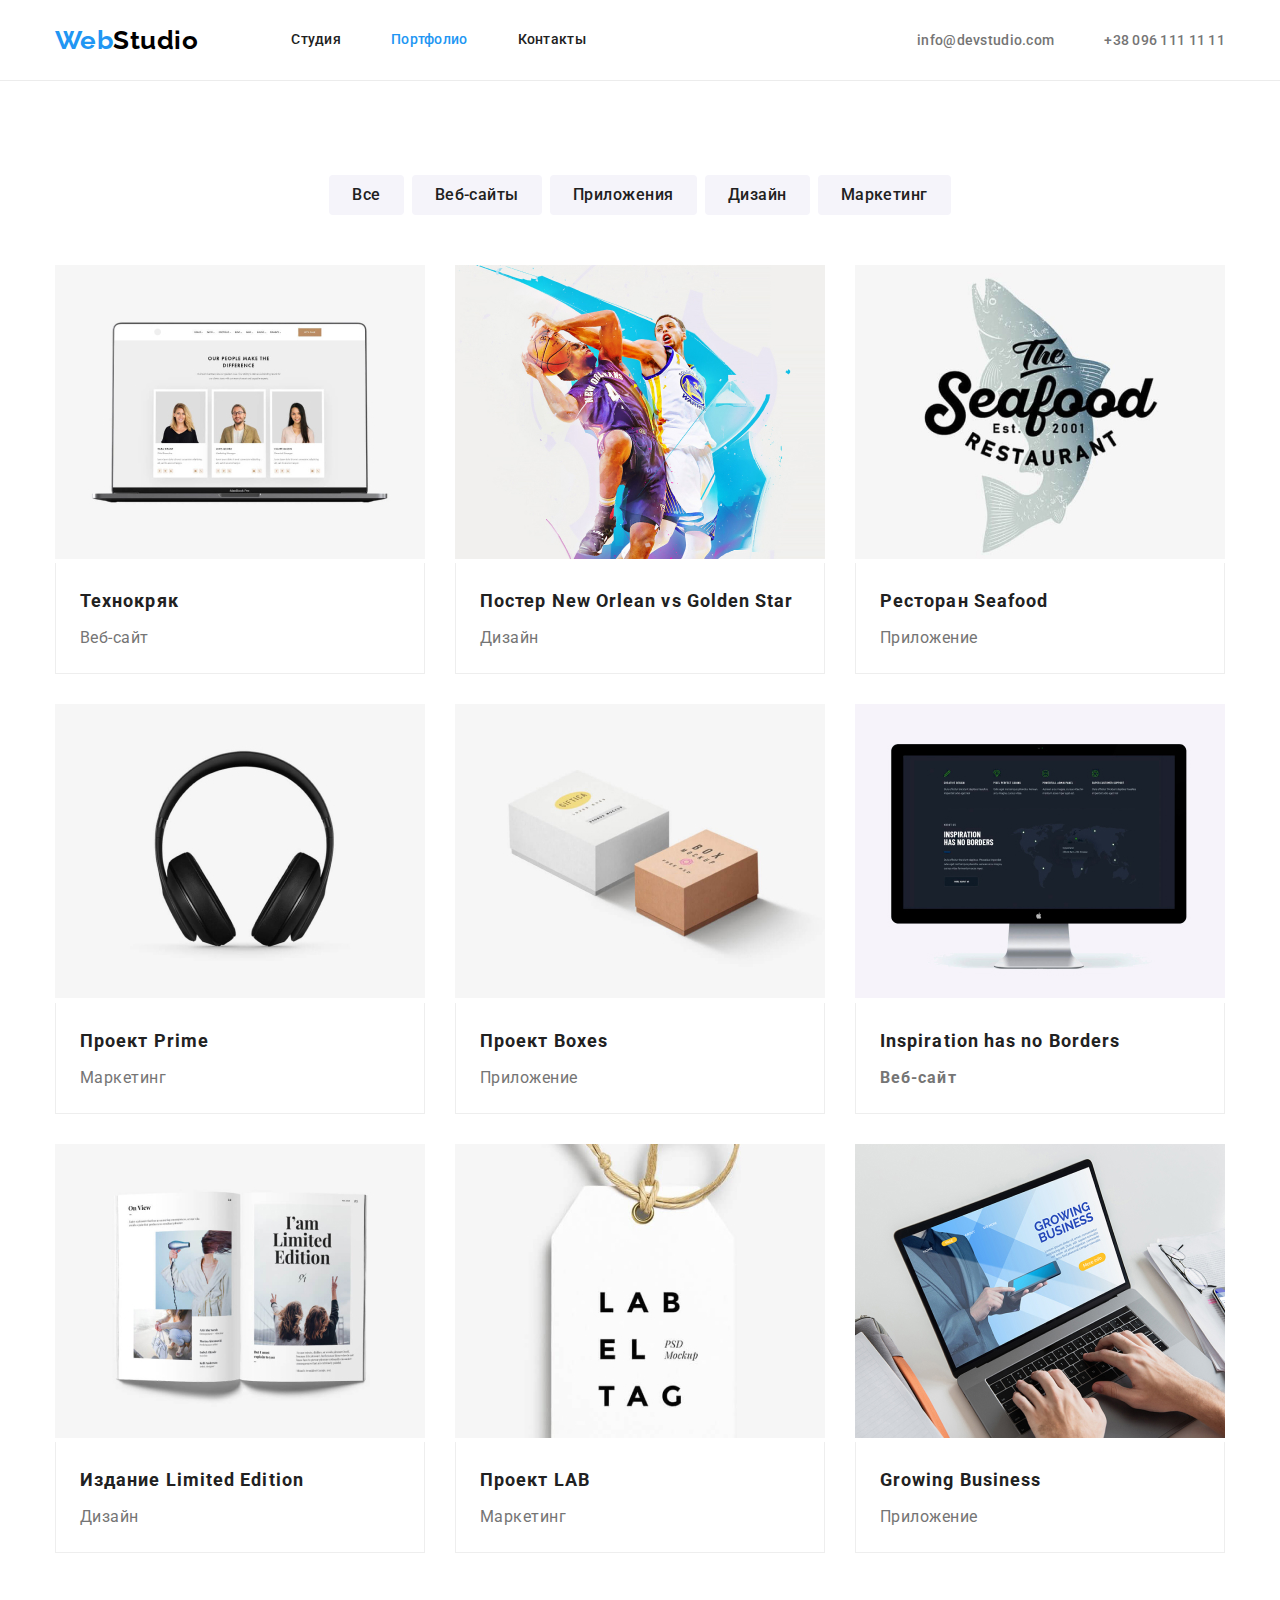
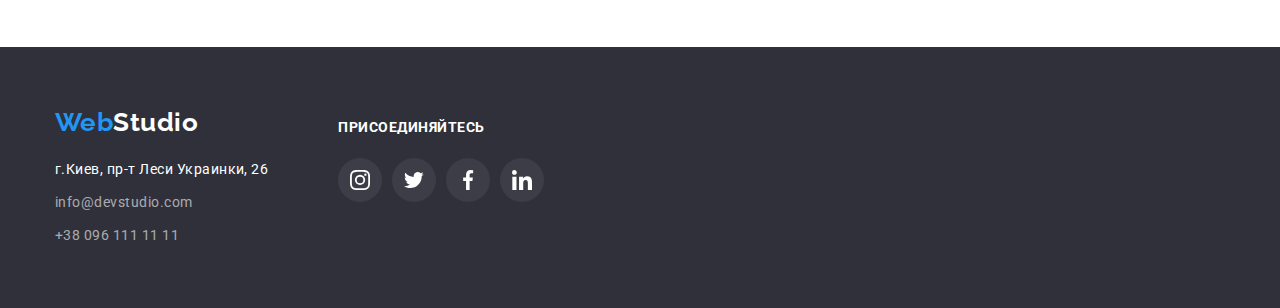
==== portfolio.html @ d6d8b3cf "first commit" ====
<!DOCTYPE html>
<html lang="ru">
  <head>
    <meta charset="UTF-8" />
    <meta http-equiv="X-UA-Compatible" content="IE=edge" />
    <meta name="viewport" content="width=device-width, initial-scale=1.0" />
    <title>Портфолио</title>
    <link rel="preconnect" href="https://fonts.googleapis.com" />
    <link rel="preconnect" href="https://fonts.gstatic.com" crossorigin />
    <link
      href="https://fonts.googleapis.com/css2?family=Raleway:wght@700&family=Roboto:wght@400;500;700;900&display=swap"
      rel="stylesheet"
    />
    <link rel="stylesheet" href="https://cdnjs.cloudflare.com/ajax/libs/modern-normalize/1.1.0/modern-normalize.min.css">
    <link rel="stylesheet" href="./css/styles.css" />
  </head>
  <body>
    <!-- Шапка -->
    <header class="header">
      <div class="container nav-flex">
        <nav class="header-nav">
          <a class="logo link" href="./index.html"
            >Web<span class="logo-black">Studio</span></a
          >
          <ul class="header-nav-list list">
            <li class="header-nav-item">
              <a class="header-nav-link link " href="./index.html"
                >Студия</a
              >
            </li>
            <li class="header-nav-item">
              <a class="header-nav-link link current" href="./portfolio.html"
                >Портфолио</a
              >
            </li>
            <li class="header-nav-item">
              <a class="header-nav-link link" href="">Контакты</a>
            </li>
          </ul>
        </nav>
        <ul class="header-contact-list list">
          <li class="header-contact-item">
            <a class="header-contact-link link" href="mailto:info@devstudio.com"
              >info@devstudio.com</a
            >
          </li>
          <li class="header-contact-item">
            <a class="header-contact-link link" href="tel:+380961111111"
              >+38 096 111 11 11</a
            >
          </li>
        </ul>
      </div>
    </header>   
    <!-- Основной контент -->
    <main>
      
      <section class="portfolio-section">
        <div class="container">
          <h1 hidden>Примеры работ</h1>
          <ul class="portfolio-btn-list list">
            <li class="portfolio-btn-item">
              <button class="portfolio-btn" type="button">Все</button>
            </li>
            <li class="portfolio-btn-item">
              <button class="portfolio-btn" type="button">Веб-сайты</button>
            </li>
            <li class="portfolio-btn-item">
              <button class="portfolio-btn" type="button">Приложения</button>
            </li>
            <li class="portfolio-btn-item">
              <button class="portfolio-btn" type="button">Дизайн</button>
            </li>
            <li class="portfolio-btn-item">
              <button class="portfolio-btn" type="button">Маркетинг</button>
            </li>
          </ul>
        </div>
        <div class="container">
          <ul class="portfolio-list list">
            <li class="portfolio-item">
              <img
                src="./images/tehno.jpg"
                alt="открытый ноутбук с сайтом Технокряк"
                width="370"
                height="294"
              />
              <div class="portfolio-border">
                <h2 class="portfolio-list-title">Технокряк</h2>
                <p class="portfolio-list-text">Веб-сайт</p>
              </div>
            </li>
            <li class="portfolio-item">
              <img
                src="./images/poster.jpg"
                alt="парни играют в баскетбол"
                width="370"
                height="294"
              />
              <div class="portfolio-border">
                <h2 class="portfolio-list-title">
                  Постер <span lang="en">New Orlean vs Golden Star</span> 
                </h2>
                <p class="portfolio-list-text">Дизайн</p>
              </div>
            </li>
            <li class="portfolio-item">
              <img
                src="./images/seafood.jpg"
                alt="логотип ресторана Seafood"
                width="370"
                height="294"
              />
              <div class="portfolio-border">
                <h2 class="portfolio-list-title">Ресторан <span lang="en">Seafood</span></h2>
                <p class="portfolio-list-text">Приложение</p>
              </div>
            </li>
            <li class="portfolio-item">
              <img
                src="./images/prime.jpg"
                alt="наушники"
                width="370"
                height="294"
              />
              <div class="portfolio-border">
                <h2 class="portfolio-list-title">Проект <span lang="en">Prime</span></h2>
                <p class="portfolio-list-text">Маркетинг</p>
              </div>
            </li>
            <li class="portfolio-item">
              <img
                src="./images/boxes.jpg"
                alt="две коробки"
                width="370"
                height="294"
              />
              <div class="portfolio-border">
                <h2 class="portfolio-list-title">Проект <span lang="en">Boxes</span></h2>
                <p class="portfolio-list-text">Приложение</p>
              </div>
            </li>
            <li class="portfolio-item">
              <img
                src="./images/monitor.jpg"
                alt="компьютерный монитор"
                width="370"
                height="294"
              />
              <div class="portfolio-border">
                <h2 class="portfolio-list-title"><span lang="en">Inspiration has no Borders</span</h2>
                <p class="portfolio-list-text">Веб-сайт</p>
              </div>
            </li>
            <li class="portfolio-item">
              <img
                src="./images/limited.jpg"
                alt="открытый журнал"
                width="370"
                height="294"
              />
              <div class="portfolio-border">
                <h2 class="portfolio-list-title">Издание <span lang="en">Limited Edition</span></h2>
                <p class="portfolio-list-text">Дизайн</p>
              </div>
            </li>
            <li class="portfolio-item">
              <img
                src="./images/lab.jpg"
                alt="этикетка LAB"
                width="370"
                height="294"
              />
              <div class="portfolio-border">
                <h2 class="portfolio-list-title">Проект <span lang="en">LAB</span></h2>
                <p class="portfolio-list-text">Маркетинг</p>
              </div>
            </li>
            <li class="portfolio-item border">
              <img
                src="./images/growing.jpg"
                alt="человек работает на макбуке"
                width="370"
                height="294"
              />
              <div class="portfolio-border">
                <h2 class="portfolio-list-title"><span lang="en">Growing Business</span></h2>
                <p class="portfolio-list-text">Приложение</p>
              </div>
            </li>
          </ul>
        </div>
        <!-- <div class="portfolio-bottom">
          <h2 hidden>Костыль для выравнивания блоков секции, чтобы он не заезжал на футер, когда будет добавлен фон</h2>
        </div> -->
      </section>
    </main>
    <!-- Подвал -->
    <footer class="footer">
      <div class="container">
        <div class="footer-flex">
          <div class="footer-contacts-flex">
            <a class="logo link" href="./index.html"
              >Web<span class="logo-white">Studio</span>
            </a>
            <!-- Список контактов -->
            <address class="footer-contact">
              <ul class="footer-contact-list list">
                <li class="footer-contact-item">
                  <a
                    class="footer-contact-link address link"
                    href="https://goo.gl/maps/CdvJLRiEL6Q8Smko8"
                    target="_blank"
                    rel="noreferrer noopener"
                    >г.Киев, пр-т Леси Украинки, 26</a
                  >
                </li>
                <li class="footer-contact-item">
                  <a
                    class="footer-contact-link link"
                    href="mailto:info@devstudio.com"
                    >info@devstudio.com</a
                  >
                </li>
                <li class="footer-contact-item">
                  <a class="footer-contact-link link" href="tel:+380961111111"
                    >+38 096 111 11 11</a
                  >
                </li>
              </ul>
            </address>
          </div>
          <div class="footer-social-flex">
            <p class="footer-social-text">Присоединяйтесь</p>
            <ul class="footer-social-list list">
              <li class="footer-social-item">
                <a class="footer-social-link" href="">
                  <svg class="footer-social-icon" width="20" height="20">
                    <use href="./images/icons.svg#icon-instagram"></use>
                  </svg>
                </a>
              </li>

              <li class="footer-social-item">
                <a class="footer-social-link" href="">
                  <svg class="footer-social-icon" width="20" height="20">
                    <use href="./images/icons.svg#icon-twitter"></use>
                  </svg>
                </a>
              </li>

              <li class="footer-social-item">
                <a class="footer-social-link" href="">
                  <svg class="footer-social-icon" width="20" height="20">
                    <use href="./images/icons.svg#icon-facebook"></use>
                  </svg>
                </a>
              </li>

              <li class="footer-social-item">
                <a class="footer-social-link" href="">
                  <svg class="footer-social-icon" width="20" height="20">
                    <use href="./images/icons.svg#icon-linkedin"></use>
                  </svg>
                </a>
              </li>
            </ul>
          </div>
        </div>
      </div>
    </footer>
  </body>
</html>
---- css/styles.css ----
:root {
  --primary-text-color: #212121;
  --secondary-text-color: #757575;
  --white-text-color: #ffffff;
  --accent-color: #2196f3;
  --black-logo-color: #000000;
  --footer-text-color: rgba(255, 255, 255, 0.6);
  --white-background-color: #ffffff;
  --hero-background-color: #2f303a;
  --team-background-color: #f5f4fa;
}

body {
  font-family: "Roboto", sans-serif;
  letter-spacing: 0.03em;
  background-color: var(--white-background-color);
  color: var(--primary-text-color);
}

/* убираем точки списков */
.list {
  list-style: none;
}

/* убираем подчеркивание ссылок */
.link {
  text-decoration: none;
}

/* глобальный сброс margin, padding */
h1,
h2,
h3,
h4,
h5,
h6,
p,
ul {
  margin: 0;
  padding: 0;
}

.container {
  width: 1200px;
  margin-left: auto;
  margin-right: auto;
  padding-left: 15px;
  padding-right: 15px;
}

.logo {
  font-family: "Raleway", sans-serif;
  font-weight: 700;
  font-size: 26px;
  line-height: 1.19;
  color: var(--accent-color);
  align-items: center;
  text-align: center;
}

.section-title {
  font-weight: 700;
  font-size: 36px;
  line-height: 1.17;
  text-align: center;
  color: var(--primary-text-color);
}

.features-icon-fon {
  display: flex;
  width: 270px;
  height: 120px;
  align-items: center;
  justify-content: center;
  flex-direction: column;
  margin-bottom: 30px;

  background-color: var(--team-background-color);
}

.footer-contact-link {
  font-style: normal;
  font-size: 14px;
  line-height: 1.71;
  color: var(--footer-text-color);
}

.footer-contact-link:hover,
.footer-contact-link:focus {
  color: var(--accent-color);
}

/* ------------ШАПКА-------------- */

.header {
  border-bottom: 1px solid #ececec;
}

.nav-flex {
  display: flex;
  align-items: center;
}

.header-nav {
  display: flex;
  align-items: center;
}
.logo-black {
  color: var(--black-logo-color);
}

.header-nav-list {
  display: flex;
  margin-left: 93px;
}

.header-nav-item:not(:last-child) {
  margin-right: 50px;
}

.header-nav-link {
  display: block;
  padding-top: 32px;
  padding-bottom: 32px;

  font-weight: 500;
  font-size: 14px;
  line-height: 1.14;
  letter-spacing: 0.02em;
  color: var(--primary-text-color);
}

.header-contact-list {
  display: flex;
  margin-left: auto;
}

.header-contact-item + .header-contact-item {
  margin-left: 50px;
}

.header-contact-link {
  display: inline-flex;
  padding: 32px 0px 32px;
  color: var(--secondary-text-color);
  align-items: center;

  font-weight: 500;
  font-size: 14px;
  line-height: 16px;
  letter-spacing: 0.02em;
  color: var(--secondary-text-color);
}

.contact-icon {
  margin-right: 10px;
  fill: currentColor;
}

.header-nav-link:hover,
.header-nav-link:focus,
.header-contact-link:hover,
.header-contact-link:focus {
  color: var(--accent-color);
}

.header-nav-link.current {
  color: var(--accent-color);
}

/* ------------ГЕРОЙ-------------- */

.hero {
  padding-top: 200px;
  padding-bottom: 200px;

  max-width: 1600px;
  min-height: 600px;
  margin-left: auto;
  margin-right: auto;

  background-image: linear-gradient(
      to right,
      rgba(47, 48, 58, 0.4),
      rgba(47, 48, 58, 0.4)
    ),
    url(../images/hero.jpg);
  background-color: var(--hero-background-color);
  background-repeat: no-repeat;
  background-position: center;
  background-size: cover;

  text-align: center;
}

.hero-title {
  margin-bottom: 30px;
  margin-left: auto;
  margin-right: auto;
  max-width: 696px;

  font-weight: 900;
  font-size: 44px;
  line-height: 1.36;
  letter-spacing: 0.06em;
  text-transform: uppercase;
  color: var(--white-text-color);
}

.hero-btn {
  display: inline-block;
  min-width: 200px;
  border-radius: 4px;
  border: 1px solid transparent;
  padding: 10px 32px;

  background-color: var(--accent-color);
  color: var(--white-text-color);

  font-family: "Roboto", sans-serif;
  font-weight: 700;
  font-size: 16px;
  line-height: 1.88;
  align-items: center;
  text-align: center;
  letter-spacing: 0.06em;
  cursor: pointer;
}

.hero-btn:hover,
.hero-btn:focus {
  background-color: var(--white-text-color);
  color: var(--accent-color);
}

/* ------------ПРЕИМУЩЕСТВА-------------- */

.features-section {
  padding-top: 94px;
  padding-bottom: 94px;
}

.features-list {
  display: flex;
}

.features-item:not(:last-child) {
  margin-right: 30px;
  max-width: 270px;
}

.features-icon {
  align-items: center;
}

.features-title {
  margin-bottom: 10px;

  font-weight: 700;
  font-size: 14px;
  line-height: 1.14;
  text-transform: uppercase;
}

.features-text {
  font-size: 14px;
  line-height: 1.71;

  color: var(--secondary-text-color);
}

/* ------------СПИСОК ЗАНЯТИЙ-------------- */
.work-section {
  padding-bottom: 94px;
}

.work-list {
  display: flex;
}

.work-item:not(:last-child) {
  margin-right: 30px;
}

.section-title {
  margin-bottom: 50px;
}
/* ----------------КОМАНДА----------------- */

.team-section {
  padding-top: 94px;
  padding-bottom: 94px;

  background-color: var(--team-background-color);
}

.team-list {
  display: flex;
}

.team-item {
  box-shadow: 0px 1px 3px rgba(0, 0, 0, 0.12), 0px 1px 1px rgba(0, 0, 0, 0.14),
    0px 2px 1px rgba(0, 0, 0, 0.2);
  background-color: var(--white-background-color);
}

.team-item:not(:last-child) {
  margin-right: 30px;
}

.team-workers {
  padding: 30px 0px;
}

.team-worker {
  font-weight: 500;
  font-size: 16px;
  line-height: 1.19;
  text-align: center;
}

.team-profession {
  margin-top: 10px;

  font-size: 16px;
  line-height: 1.19;
  text-align: center;
  color: var(--secondary-text-color);
}

.team-social-list {
  display: flex;
  padding: 0px 32px;
  margin-top: 16px;
  list-style: none;
  justify-content: space-between;
  align-items: center;
}

.team-social-item {
  width: 44px;
  height: 44px;
}

.team-social-link {
  width: 44px;
  height: 44px;
  display: block;
  border-radius: 50%;
  color: #afb1b8;
  background-color: #f5f4fa;
}

.team-social-link:hover,
.team-social-link:focus {
  color: #ffffff;
  background-color: var(--accent-color);
}

.team-social-icon {
  margin: 12px 0px 0px 12px;
  fill: currentColor;
}

/* ---------------КЛИЕНТЫ---------------- */
.client-section {
  padding-top: 94px;
  padding-bottom: 94px;
}

.client-title {
  margin-bottom: 50px;

  font-weight: 700;
  font-size: 36px;
  line-height: 1.17;
  text-align: center;
}

.client-list {
  display: flex;
  padding: 0;
  margin: 0;
  list-style: none;
  justify-content: space-between;
  align-items: center;
}

.client-item {
  width: 170px;
  height: 90px;
}

.client-item:not(:last-child) {
  margin-right: 30px;
}

.client-link {
  width: 170px;
  height: 90px;
  display: block;
  border: 1px solid #afb1b8;
  color: #afb1b8;
  background-color: #fff;
  padding: 16px 32px;
}

.client-link:hover,
.client-link:focus {
  color: var(--accent-color);
  border-color: var(--accent-color);
}

.client-icon {
  fill: currentColor;
}

.client-item:hover,
.client-item:focus {
  color: var(--accent-color);
  border-color: var(--accent-color);
}

/* ----------------ПОДВАЛ----------------- */

.footer {
  padding-top: 60px;
  padding-bottom: 60px;
  background-color: var(--hero-background-color);
}

.footer-flex {
  display: flex;
  margin: 0;
  padding: 0;
  list-style: none;
}

.footer-social-text {
  padding: 20px 0px 10px 0px;
  margin-bottom: 20px;
  font-weight: 700;
  font-size: 14px;
  line-height: 1.14px;
  text-transform: uppercase;
  color: var(--white-text-color);
}

.footer-social-flex {
  margin-left: 70px;
  width: 206px;
}

.footer-social-list {
  display: flex;
  padding: 0;
  margin-top: 0;
  list-style: none;
  justify-content: space-between;
  align-items: center;
}

.footer-social-item {
  width: 44px;
  height: 44px;
}

.footer-social-link {
  width: 44px;
  height: 44px;
  display: block;
  border-radius: 50%;
  color: #ffffff;
  background-color: #ffffff10;
}

.footer-social-link:hover,
.footer-social-link:focus {
  color: #ffffff;
  background-color: var(--accent-color);
}

.footer-social-icon {
  margin: 12px 0px 0px 12px;
  fill: currentColor;
}

.logo-white {
  color: var(--white-text-color);
}

.footer-contact {
  margin-top: 20px;
}
.footer-contact-link.address {
  color: var(--white-text-color);
}

.footer-contact-item,
.footer-contact-item {
  margin-top: 9px;
}

/* ---------------------------------------------- */
/* --------------------ПОРТФОЛИО----------------- */
/* ---------------------------------------------- */

.portfolio-section {
  padding-top: 94px;
  padding-bottom: 94px;
}

.portfolio-btn-list {
  display: flex;
  justify-content: center;
  margin-bottom: 50px;
}

.portfolio-btn-item:not(:last-child) {
  margin-right: 8px;
}

.portfolio-btn {
  display: inline-block;
  min-width: 73px;
  border-radius: 4px;
  border: 1px solid transparent;
  padding: 6px 22px;

  font-family: "Roboto", sans-serif;
  font-weight: 500;
  font-size: 16px;
  line-height: 1.63;
  letter-spacing: 0.03em;
  text-align: center;
  background-color: var(--team-background-color);
  color: var(--primary-text-color);
  cursor: pointer;
}

.portfolio-btn:hover,
.portfolio-btn:focus {
  background-color: var(--accent-color);
  color: var(--white-text-color);
  box-shadow: 0px 3px 1px rgba(0, 0, 0, 0.1), 0px 1px 2px rgba(0, 0, 0, 0.08),
    0px 2px 2px rgba(0, 0, 0, 0.12);
}

.portfolio-list {
  display: flex;
  flex-wrap: wrap;
  margin: -15px;
}

.portfolio-item {
  margin: 15px;
}

.portfolio-item:hover,
.portfolio-item:focus {
  box-shadow: 0px 3px 1px rgba(0, 0, 0, 0.1), 0px 1px 2px rgba(0, 0, 0, 0.08),
    0px 2px 2px rgba(0, 0, 0, 0.12);
}

.portfolio-border {
  border: 1px solid #eeeeee;
  border-top: transparent;
  padding: 20px 24px;
}

.portfolio-list-title {
  font-weight: 700;
  font-size: 18px;
  line-height: 2;
  letter-spacing: 0.06em;
}

.portfolio-list-text {
  margin-top: 4px;

  font-size: 16px;
  line-height: 1.87;
  color: var(--secondary-text-color);
}
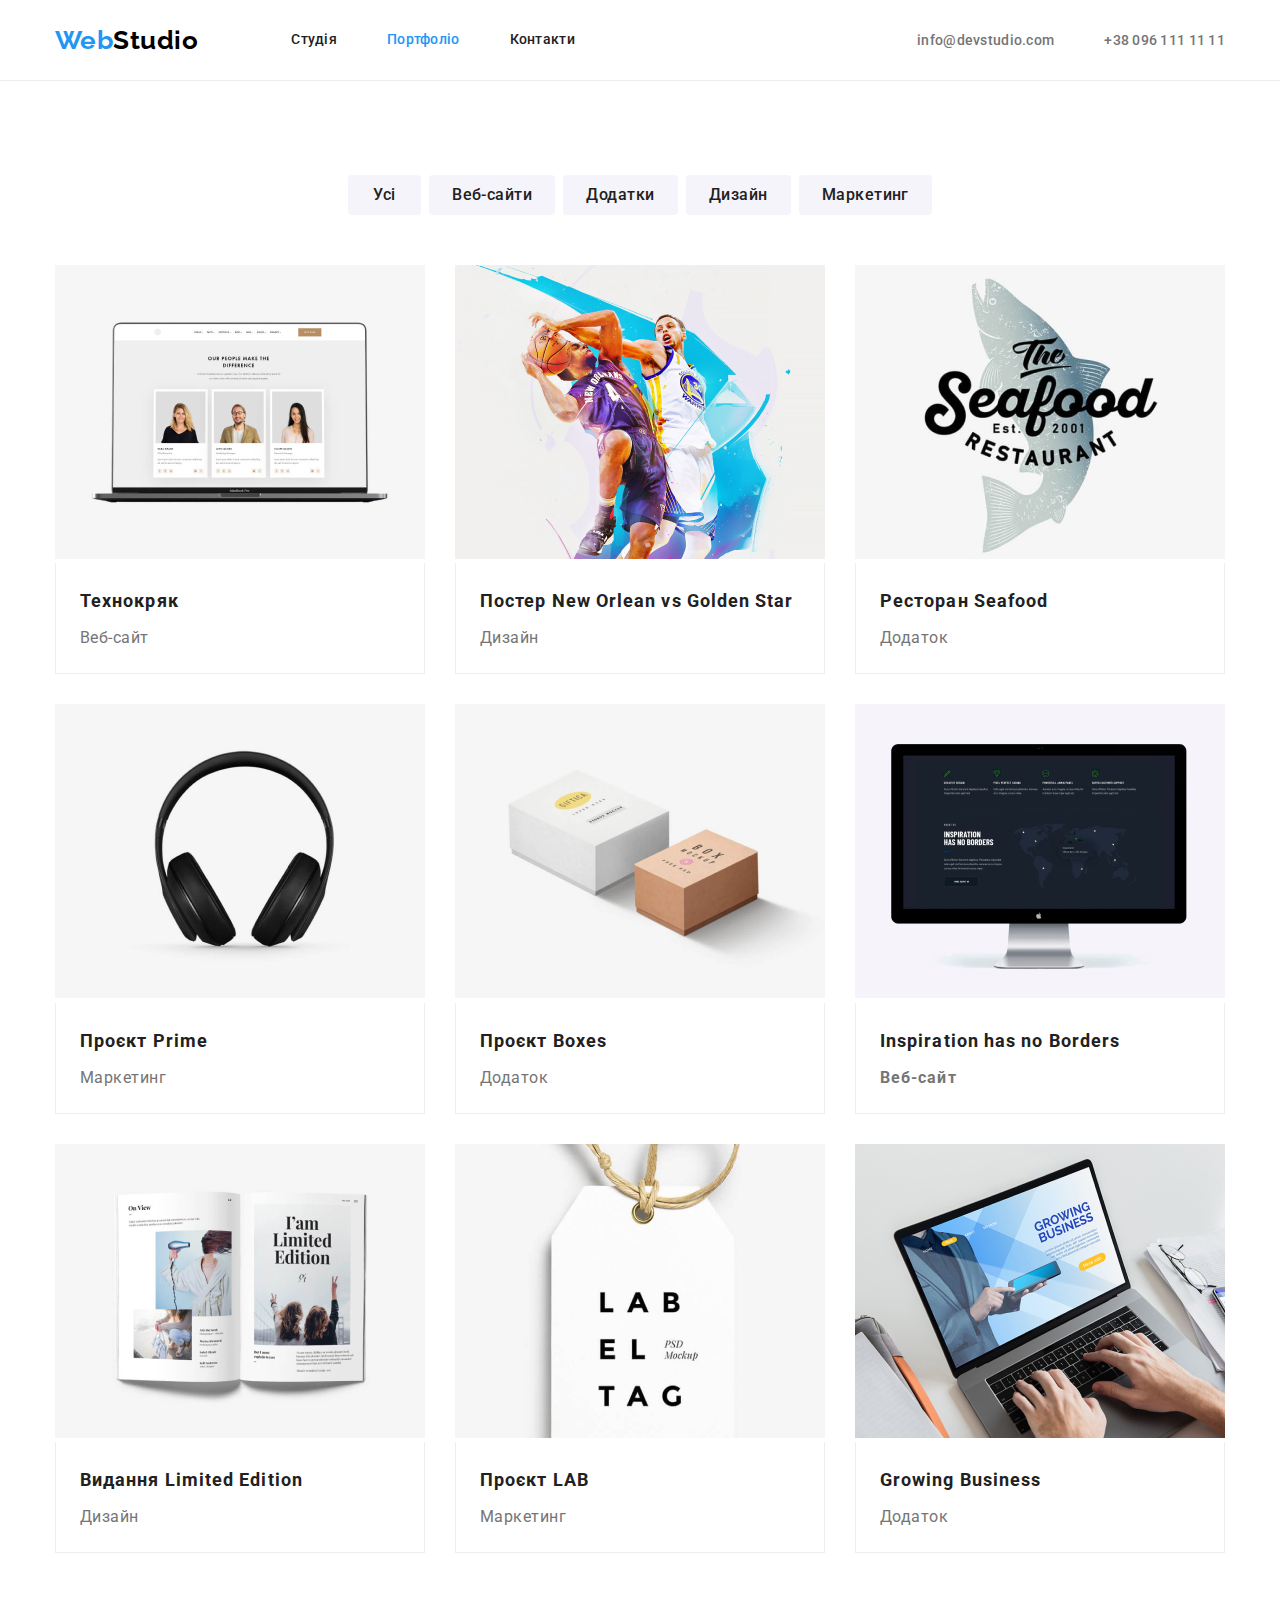
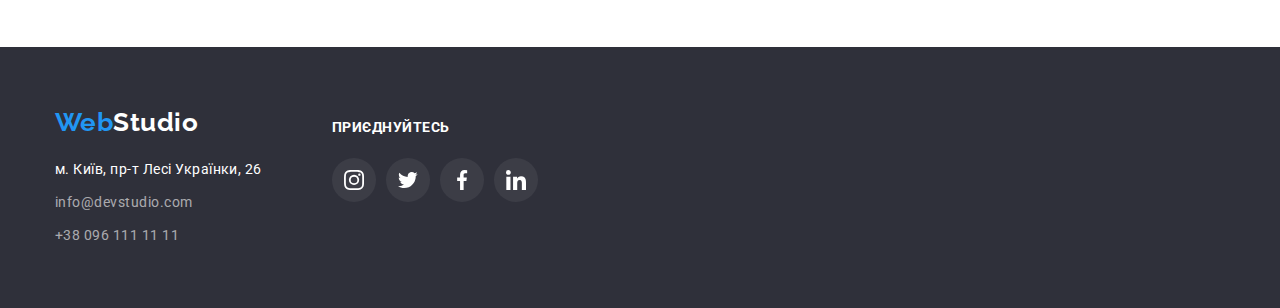
==== commit f9faa0a3: "added styles" ====
--- a/portfolio.html
+++ b/portfolio.html
@@ -1,5 +1,5 @@
 <!DOCTYPE html>
-<html lang="ru">
+<html lang="uk">
   <head>
     <meta charset="UTF-8" />
     <meta http-equiv="X-UA-Compatible" content="IE=edge" />
@@ -15,7 +15,7 @@
     <link rel="stylesheet" href="./css/styles.css" />
   </head>
   <body>
-    <!-- Шапка -->
+    <!-- Head -->
     <header class="header">
       <div class="container nav-flex">
         <nav class="header-nav">
@@ -25,16 +25,16 @@
           <ul class="header-nav-list list">
             <li class="header-nav-item">
               <a class="header-nav-link link " href="./index.html"
-                >Студия</a
+                >Студія</a
               >
             </li>
             <li class="header-nav-item">
               <a class="header-nav-link link current" href="./portfolio.html"
-                >Портфолио</a
+                >Портфоліо</a
               >
             </li>
             <li class="header-nav-item">
-              <a class="header-nav-link link" href="">Контакты</a>
+              <a class="header-nav-link link" href="">Контакти</a>
             </li>
           </ul>
         </nav>
@@ -52,21 +52,21 @@
         </ul>
       </div>
     </header>   
-    <!-- Основной контент -->
+    <!-- Main content -->
     <main>
       
       <section class="portfolio-section">
         <div class="container">
-          <h1 hidden>Примеры работ</h1>
+          <h1 hidden>Приклади робот</h1>
           <ul class="portfolio-btn-list list">
             <li class="portfolio-btn-item">
-              <button class="portfolio-btn" type="button">Все</button>
-            </li>
-            <li class="portfolio-btn-item">
-              <button class="portfolio-btn" type="button">Веб-сайты</button>
-            </li>
-            <li class="portfolio-btn-item">
-              <button class="portfolio-btn" type="button">Приложения</button>
+              <button class="portfolio-btn" type="button">Усі</button>
+            </li>
+            <li class="portfolio-btn-item">
+              <button class="portfolio-btn" type="button">Веб-сайти</button>
+            </li>
+            <li class="portfolio-btn-item">
+              <button class="portfolio-btn" type="button">Додатки</button>
             </li>
             <li class="portfolio-btn-item">
               <button class="portfolio-btn" type="button">Дизайн</button>
@@ -81,7 +81,7 @@
             <li class="portfolio-item">
               <img
                 src="./images/tehno.jpg"
-                alt="открытый ноутбук с сайтом Технокряк"
+                alt="відкритий ноутбук з сайтом Технокряк"
                 width="370"
                 height="294"
               />
@@ -93,7 +93,7 @@
             <li class="portfolio-item">
               <img
                 src="./images/poster.jpg"
-                alt="парни играют в баскетбол"
+                alt="хлопці грають в баскетбол"
                 width="370"
                 height="294"
               />
@@ -113,37 +113,37 @@
               />
               <div class="portfolio-border">
                 <h2 class="portfolio-list-title">Ресторан <span lang="en">Seafood</span></h2>
-                <p class="portfolio-list-text">Приложение</p>
+                <p class="portfolio-list-text">Додаток</p>
               </div>
             </li>
             <li class="portfolio-item">
               <img
                 src="./images/prime.jpg"
-                alt="наушники"
-                width="370"
-                height="294"
-              />
-              <div class="portfolio-border">
-                <h2 class="portfolio-list-title">Проект <span lang="en">Prime</span></h2>
+                alt="навушники"
+                width="370"
+                height="294"
+              />
+              <div class="portfolio-border">
+                <h2 class="portfolio-list-title">Проєкт <span lang="en">Prime</span></h2>
                 <p class="portfolio-list-text">Маркетинг</p>
               </div>
             </li>
             <li class="portfolio-item">
               <img
                 src="./images/boxes.jpg"
-                alt="две коробки"
-                width="370"
-                height="294"
-              />
-              <div class="portfolio-border">
-                <h2 class="portfolio-list-title">Проект <span lang="en">Boxes</span></h2>
-                <p class="portfolio-list-text">Приложение</p>
+                alt="дві коробки"
+                width="370"
+                height="294"
+              />
+              <div class="portfolio-border">
+                <h2 class="portfolio-list-title">Проєкт <span lang="en">Boxes</span></h2>
+                <p class="portfolio-list-text">Додаток</p>
               </div>
             </li>
             <li class="portfolio-item">
               <img
                 src="./images/monitor.jpg"
-                alt="компьютерный монитор"
+                alt="комп'ютерний монітор"
                 width="370"
                 height="294"
               />
@@ -155,47 +155,44 @@
             <li class="portfolio-item">
               <img
                 src="./images/limited.jpg"
-                alt="открытый журнал"
-                width="370"
-                height="294"
-              />
-              <div class="portfolio-border">
-                <h2 class="portfolio-list-title">Издание <span lang="en">Limited Edition</span></h2>
+                alt="відкритий журнал"
+                width="370"
+                height="294"
+              />
+              <div class="portfolio-border">
+                <h2 class="portfolio-list-title">Видання <span lang="en">Limited Edition</span></h2>
                 <p class="portfolio-list-text">Дизайн</p>
               </div>
             </li>
             <li class="portfolio-item">
               <img
                 src="./images/lab.jpg"
-                alt="этикетка LAB"
-                width="370"
-                height="294"
-              />
-              <div class="portfolio-border">
-                <h2 class="portfolio-list-title">Проект <span lang="en">LAB</span></h2>
+                alt="етикетка LAB"
+                width="370"
+                height="294"
+              />
+              <div class="portfolio-border">
+                <h2 class="portfolio-list-title">Проєкт <span lang="en">LAB</span></h2>
                 <p class="portfolio-list-text">Маркетинг</p>
               </div>
             </li>
             <li class="portfolio-item border">
               <img
                 src="./images/growing.jpg"
-                alt="человек работает на макбуке"
+                alt="людина прцює на макбуці"
                 width="370"
                 height="294"
               />
               <div class="portfolio-border">
                 <h2 class="portfolio-list-title"><span lang="en">Growing Business</span></h2>
-                <p class="portfolio-list-text">Приложение</p>
+                <p class="portfolio-list-text">Додаток</p>
               </div>
             </li>
           </ul>
         </div>
-        <!-- <div class="portfolio-bottom">
-          <h2 hidden>Костыль для выравнивания блоков секции, чтобы он не заезжал на футер, когда будет добавлен фон</h2>
-        </div> -->
       </section>
     </main>
-    <!-- Подвал -->
+    <!-- Footer -->
     <footer class="footer">
       <div class="container">
         <div class="footer-flex">
@@ -203,7 +200,7 @@
             <a class="logo link" href="./index.html"
               >Web<span class="logo-white">Studio</span>
             </a>
-            <!-- Список контактов -->
+            <!-- List of contacts -->
             <address class="footer-contact">
               <ul class="footer-contact-list list">
                 <li class="footer-contact-item">
@@ -212,7 +209,7 @@
                     href="https://goo.gl/maps/CdvJLRiEL6Q8Smko8"
                     target="_blank"
                     rel="noreferrer noopener"
-                    >г.Киев, пр-т Леси Украинки, 26</a
+                    >м. Київ, пр-т Лесі Українки, 26</a
                   >
                 </li>
                 <li class="footer-contact-item">
@@ -231,7 +228,7 @@
             </address>
           </div>
           <div class="footer-social-flex">
-            <p class="footer-social-text">Присоединяйтесь</p>
+            <p class="footer-social-text">приєднуйтесь</p>
             <ul class="footer-social-list list">
               <li class="footer-social-item">
                 <a class="footer-social-link" href="">
--- a/css/styles.css
+++ b/css/styles.css
@@ -139,6 +139,19 @@
   margin-left: 50px;
 }
 
+.header-mail-link {
+  display: inline-flex;
+  padding: 32px 0px 32px;
+  color: var(--accent-color);
+  align-items: center;
+
+  font-weight: 500;
+  font-size: 14px;
+  line-height: 16px;
+  letter-spacing: 0.02em;
+
+}
+
 .header-contact-link {
   display: inline-flex;
   padding: 32px 0px 32px;
@@ -581,4 +594,4 @@
   font-size: 16px;
   line-height: 1.87;
   color: var(--secondary-text-color);
-}
+}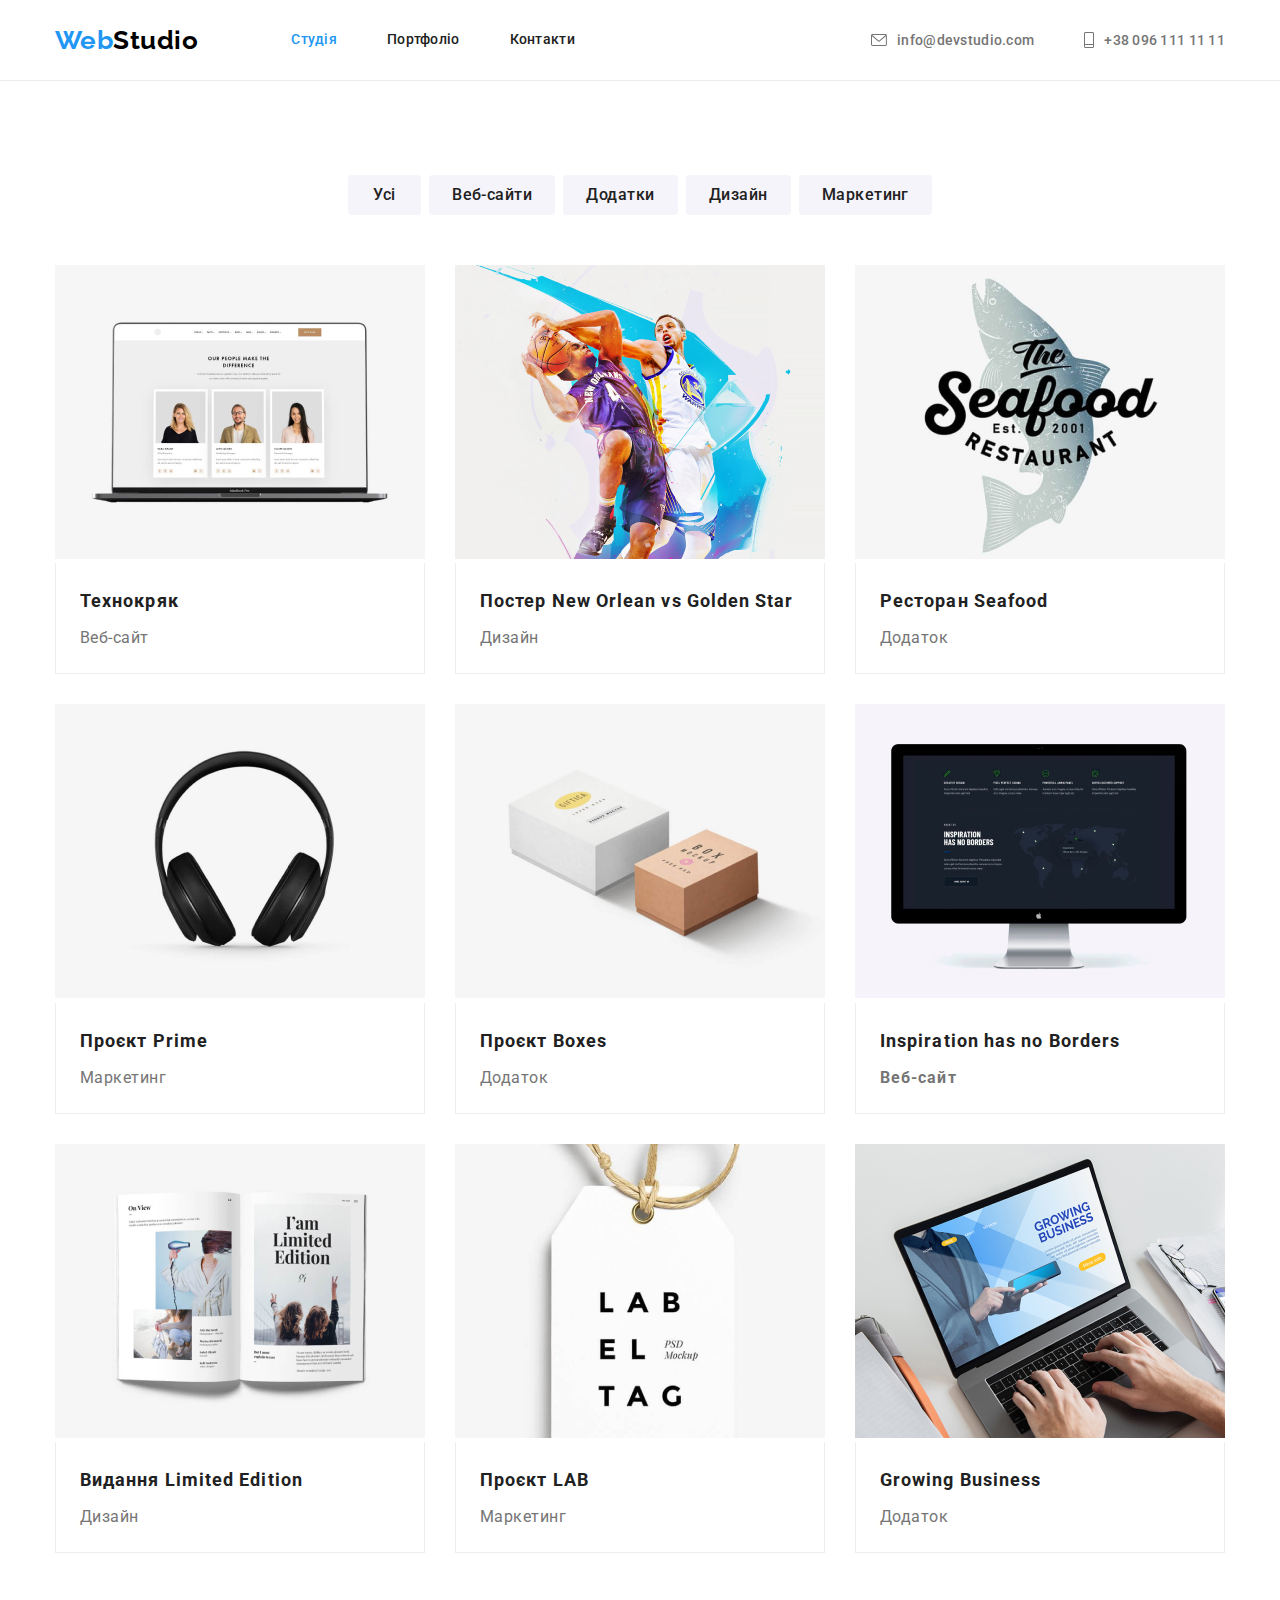
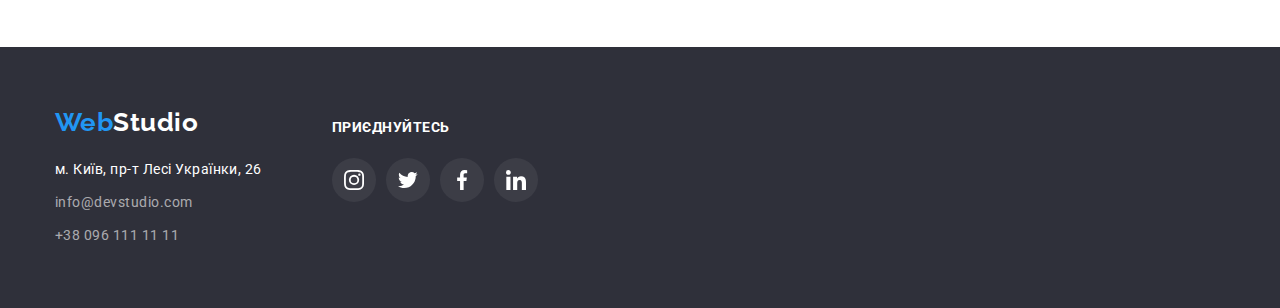
==== commit 890799ae: "added some changes in hader" ====
--- a/portfolio.html
+++ b/portfolio.html
@@ -24,12 +24,12 @@
           >
           <ul class="header-nav-list list">
             <li class="header-nav-item">
-              <a class="header-nav-link link " href="./index.html"
+              <a class="header-nav-link link current" href="./index.html"
                 >Студія</a
               >
             </li>
             <li class="header-nav-item">
-              <a class="header-nav-link link current" href="./portfolio.html"
+              <a class="header-nav-link link" href="./portfolio.html"
                 >Портфоліо</a
               >
             </li>
@@ -41,17 +41,23 @@
         <ul class="header-contact-list list">
           <li class="header-contact-item">
             <a class="header-contact-link link" href="mailto:info@devstudio.com"
-              >info@devstudio.com</a
+              ><svg class="contact-icon" width="16" height="12">
+                <use href="./images/icons.svg#icon-envelope"></use>
+              </svg>
+              info@devstudio.com</a
             >
           </li>
           <li class="header-contact-item">
             <a class="header-contact-link link" href="tel:+380961111111"
-              >+38 096 111 11 11</a
+              ><svg class="contact-icon" width="10" height="16">
+                <use href="./images/icons.svg#icon-mobile"></use>
+              </svg>
+              +38 096 111 11 11</a
             >
           </li>
         </ul>
       </div>
-    </header>   
+    </header>
     <!-- Main content -->
     <main>
       
--- a/css/styles.css
+++ b/css/styles.css
@@ -17,17 +17,17 @@
   color: var(--primary-text-color);
 }
 
-/* убираем точки списков */
+/* прибираємо точки списків */
 .list {
   list-style: none;
 }
 
-/* убираем подчеркивание ссылок */
+/* прибираємо підкреслення посилань */
 .link {
   text-decoration: none;
 }
 
-/* глобальный сброс margin, padding */
+/* глобальне скидання margin, padding */
 h1,
 h2,
 h3,
@@ -64,6 +64,7 @@
   line-height: 1.17;
   text-align: center;
   color: var(--primary-text-color);
+  margin-bottom: 50px;
 }
 
 .features-icon-fon {
@@ -90,7 +91,7 @@
   color: var(--accent-color);
 }
 
-/* ------------ШАПКА-------------- */
+/* ------------Footer-------------- */
 
 .header {
   border-bottom: 1px solid #ececec;
@@ -139,18 +140,6 @@
   margin-left: 50px;
 }
 
-.header-mail-link {
-  display: inline-flex;
-  padding: 32px 0px 32px;
-  color: var(--accent-color);
-  align-items: center;
-
-  font-weight: 500;
-  font-size: 14px;
-  line-height: 16px;
-  letter-spacing: 0.02em;
-
-}
 
 .header-contact-link {
   display: inline-flex;
@@ -181,7 +170,7 @@
   color: var(--accent-color);
 }
 
-/* ------------ГЕРОЙ-------------- */
+/* --Hero-- */
 
 .hero {
   padding-top: 200px;
@@ -246,7 +235,7 @@
   color: var(--accent-color);
 }
 
-/* ------------ПРЕИМУЩЕСТВА-------------- */
+/* ------------Advantages-------------- */
 
 .features-section {
   padding-top: 94px;
@@ -282,7 +271,7 @@
   color: var(--secondary-text-color);
 }
 
-/* ------------СПИСОК ЗАНЯТИЙ-------------- */
+/* --List of activities-- */
 .work-section {
   padding-bottom: 94px;
 }
@@ -295,15 +284,12 @@
   margin-right: 30px;
 }
 
-.section-title {
-  margin-bottom: 50px;
-}
-/* ----------------КОМАНДА----------------- */
+
+/* --Team-- */
 
 .team-section {
   padding-top: 94px;
   padding-bottom: 94px;
-
   background-color: var(--team-background-color);
 }
 
@@ -334,7 +320,6 @@
 
 .team-profession {
   margin-top: 10px;
-
   font-size: 16px;
   line-height: 1.19;
   text-align: center;
@@ -361,7 +346,7 @@
   display: block;
   border-radius: 50%;
   color: #afb1b8;
-  background-color: #f5f4fa;
+
 }
 
 .team-social-link:hover,
@@ -375,7 +360,8 @@
   fill: currentColor;
 }
 
-/* ---------------КЛИЕНТЫ---------------- */
+
+/* --Clients-- */
 .client-section {
   padding-top: 94px;
   padding-bottom: 94px;
@@ -434,7 +420,7 @@
   border-color: var(--accent-color);
 }
 
-/* ----------------ПОДВАЛ----------------- */
+/* --Footer-- */
 
 .footer {
   padding-top: 60px;
@@ -514,9 +500,7 @@
   margin-top: 9px;
 }
 
-/* ---------------------------------------------- */
-/* --------------------ПОРТФОЛИО----------------- */
-/* ---------------------------------------------- */
+/* Portfolio */
 
 .portfolio-section {
   padding-top: 94px;
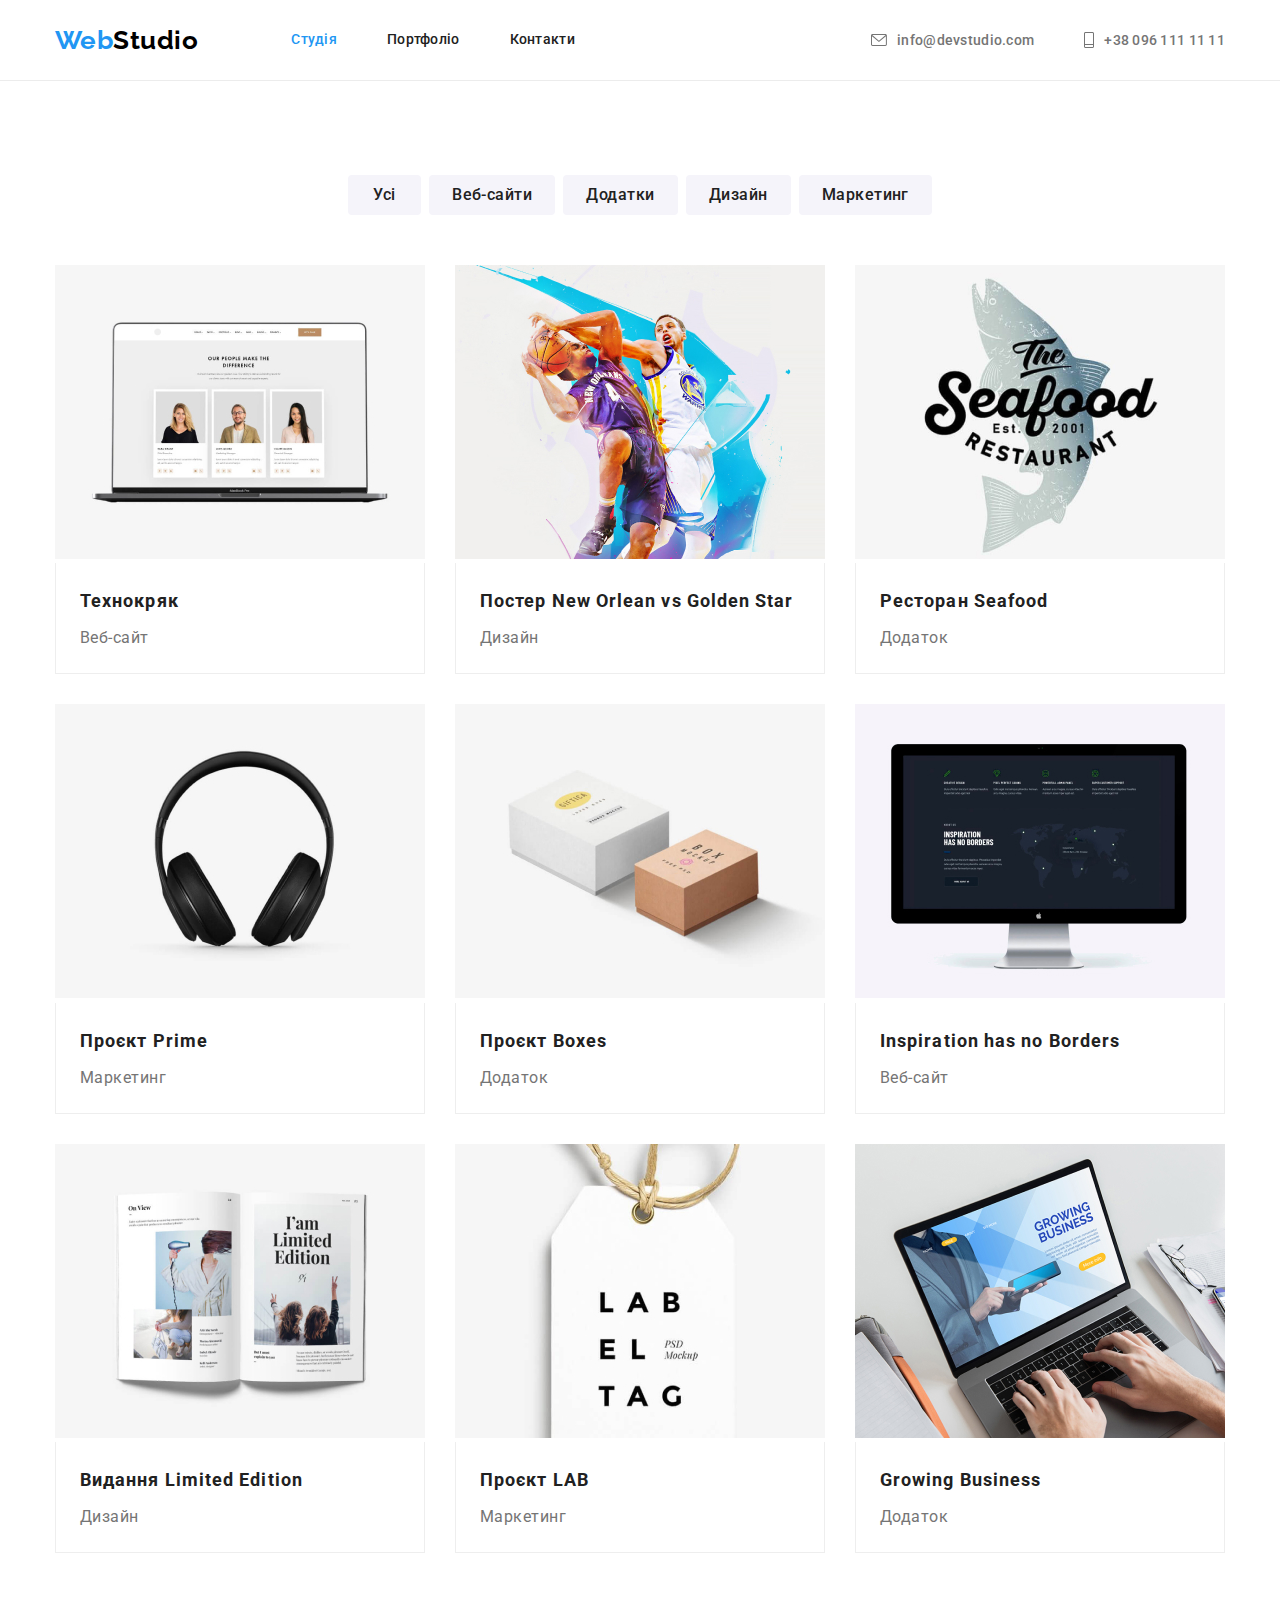
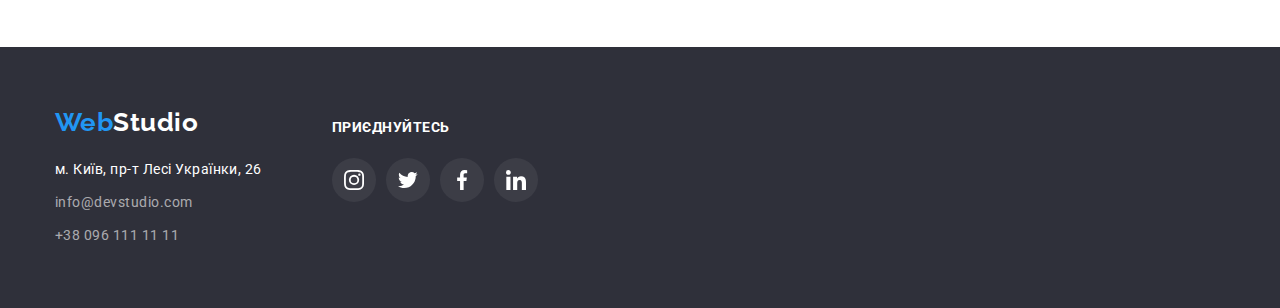
==== commit a539371c: "added >" ====
--- a/portfolio.html
+++ b/portfolio.html
@@ -154,7 +154,7 @@
                 height="294"
               />
               <div class="portfolio-border">
-                <h2 class="portfolio-list-title"><span lang="en">Inspiration has no Borders</span</h2>
+                <h2 class="portfolio-list-title"><span lang="en">Inspiration has no Borders</span></h2>
                 <p class="portfolio-list-text">Веб-сайт</p>
               </div>
             </li>
